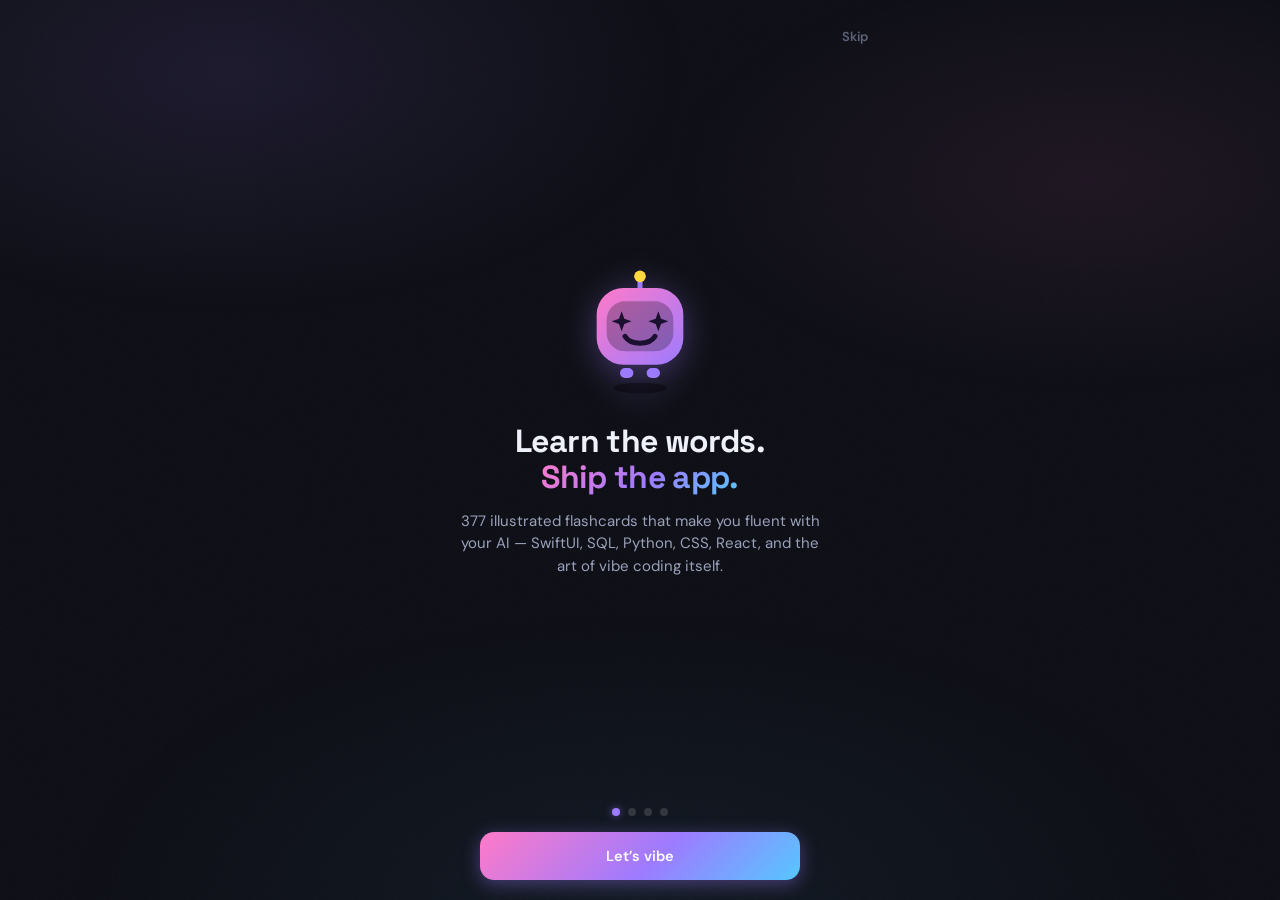
==== index.html @ 83d4db30 "Vibe Coder Flashcards — initial deploy 377 illustrated flashcards across 6 decks, 5 game modes. Stat" ====
<!DOCTYPE html>
<html lang="en">
<head>
<meta charset="UTF-8">
<meta name="viewport" content="width=device-width, initial-scale=1.0, viewport-fit=cover">
<title>Vibe Coder Flashcards</title>
<meta name="description" content="377 illustrated flashcards for AI-assisted development — SwiftUI, SQL, Python, CSS, React, and the art of vibe coding itself.">
<meta name="theme-color" content="#0e0f16">

<!-- PWA -->
<link rel="manifest" href="manifest.webmanifest">
<link rel="icon" type="image/png" href="assets/icons/favicon.png">
<link rel="apple-touch-icon" href="assets/icons/apple-touch-icon.png">
<meta name="apple-mobile-web-app-capable" content="yes">
<meta name="mobile-web-app-capable" content="yes">
<meta name="apple-mobile-web-app-status-bar-style" content="black-translucent">
<meta name="apple-mobile-web-app-title" content="Vibe Cards">

<!-- Fonts (system fallbacks keep file:// + offline first-run readable) -->
<link rel="preconnect" href="https://fonts.googleapis.com">
<link rel="preconnect" href="https://fonts.gstatic.com" crossorigin>
<link href="https://fonts.googleapis.com/css2?family=Space+Grotesk:wght@500;600;700&family=DM+Sans:wght@400;500;600;700&family=JetBrains+Mono:wght@500;700&display=swap" rel="stylesheet" crossorigin="anonymous">

<link rel="stylesheet" href="css/base.css">
<link rel="stylesheet" href="css/components.css">
<link rel="stylesheet" href="css/screens.css">
<link rel="stylesheet" href="css/games.css">
</head>
<body>
<div id="app"></div>

<script defer src="js/core/namespace.js"></script>

<script defer src="data/deck-vibe.js"></script>
<script defer src="data/deck-swiftui.js"></script>
<script defer src="data/deck-sql.js"></script>
<script defer src="data/deck-python.js"></script>
<script defer src="data/deck-css.js"></script>
<script defer src="data/deck-react.js"></script>

<script defer src="js/core/store.js"></script>
<script defer src="js/core/srs.js"></script>
<script defer src="js/core/gamify.js"></script>
<script defer src="js/core/audio.js"></script>
<script defer src="js/core/haptics.js"></script>
<script defer src="js/core/fx.js"></script>
<script defer src="js/core/router.js"></script>

<script defer src="js/ui/components.js"></script>
<script defer src="js/ui/shell.js"></script>

<script defer src="js/screens/home.js"></script>
<script defer src="js/screens/deck.js"></script>
<script defer src="js/screens/stats.js"></script>
<script defer src="js/screens/settings.js"></script>
<script defer src="js/screens/selftest.js"></script>
<script defer src="js/screens/onboarding.js"></script>

<script defer src="js/games/quiz.js"></script>
<script defer src="js/games/speed.js"></script>
<script defer src="js/games/swipe.js"></script>
<script defer src="js/games/match.js"></script>
<script defer src="js/games/daily.js"></script>

<script defer src="js/app.js"></script>
</body>
</html>
---- css/base.css ----
/* ============ tokens + reset + typography ============ */
:root{
  --bg:#0e0f16;
  --bg-elev:#151726;
  --card:#1a1d2e;
  --card-2:#20243a;
  --text:#eef0fa;
  --dim:#9aa1ba;
  --muted:#5d6379;
  --border:rgba(255,255,255,.08);
  --glass:rgba(255,255,255,.05);

  --pink:#ff7ac8;
  --violet:#9d7bff;
  --cyan:#57c7ff;
  --green:#4dd08c;
  --yellow:#ffd93d;
  --orange:#ff9f43;
  --red:#ff5c72;

  --grad-app:linear-gradient(135deg,#ff7ac8,#9d7bff 55%,#57c7ff);
  --radius:18px;
  --radius-sm:12px;

  --font-display:'Space Grotesk','DM Sans',system-ui,sans-serif;
  --font-body:'DM Sans',system-ui,-apple-system,sans-serif;
  --font-mono:'JetBrains Mono','Courier Prime','Courier New',monospace;

  --hud-h:58px;
  --tab-h:60px;
  --sat:env(safe-area-inset-top,0px);
  --sab:env(safe-area-inset-bottom,0px);
}

*{margin:0;padding:0;box-sizing:border-box;-webkit-tap-highlight-color:transparent}
/* App-shell scroll model: the root never scrolls; #app is the scroll container.
   Keeps fixed chrome rock-solid and avoids iOS URL-bar resize jumps. */
html,body{height:100%;overflow:hidden}
body{
  background:var(--bg);
  color:var(--text);
  font-family:var(--font-body);
  line-height:1.45;
}
/* ambient glow + grain */
body::before{
  content:'';position:fixed;inset:0;z-index:0;pointer-events:none;
  transform:translateZ(0);
  background:
    radial-gradient(ellipse 60% 45% at 18% 8%,rgba(157,123,255,.10),transparent 60%),
    radial-gradient(ellipse 55% 40% at 85% 20%,rgba(255,122,200,.07),transparent 60%),
    radial-gradient(ellipse 70% 50% at 50% 100%,rgba(87,199,255,.06),transparent 65%);
}
body::after{
  content:'';position:fixed;inset:0;z-index:0;pointer-events:none;opacity:.5;
  transform:translateZ(0);
  background-image:url("data:image/svg+xml,%3Csvg width='180' height='180' xmlns='http://www.w3.org/2000/svg'%3E%3Cfilter id='n'%3E%3CfeTurbulence type='fractalNoise' baseFrequency='0.9' numOctaves='3' stitchTiles='stitch'/%3E%3C/filter%3E%3Crect width='100%25' height='100%25' filter='url(%23n)' opacity='0.05'/%3E%3C/svg%3E");
}

h1,h2,h3{font-family:var(--font-display);letter-spacing:-.02em}
code{font-family:var(--font-mono);font-size:.86em}
a{color:inherit;text-decoration:none}
button{font-family:inherit;color:inherit;background:none;border:none;cursor:pointer;font-size:inherit}
input,textarea{font-family:inherit;color:inherit}
::selection{background:rgba(157,123,255,.4)}

.ic{width:22px;height:22px;flex:none}
.dim{color:var(--dim);font-weight:400}
.hidden{display:none !important}

/* app layout: fixed HUD above, fixed tabbar below, #app scrolls between */
#app{
  position:fixed;inset:0;z-index:1;
  overflow-y:auto;overflow-x:hidden;
  -webkit-overflow-scrolling:touch;
  overscroll-behavior-y:contain;
}
#app > .screen{
  max-width:760px;margin:0 auto;
  padding:calc(var(--hud-h) + var(--sat) + 10px) 18px calc(var(--tab-h) + var(--sab) + 26px);
}
body.in-game #app{overflow:hidden}
body.in-game #app > .screen{padding:0;max-width:none}
body.in-game #chrome{display:none}

.screen{animation:fadeUp .32s ease both}
.screen-title{font-size:28px;margin:8px 0 18px}
.section-title{font-size:19px;margin:26px 0 12px;display:flex;align-items:center;gap:9px}
.section-title::before{content:'';width:4px;height:17px;border-radius:2px;background:var(--grad-app);flex:none}

/* scrollbar (desktop) */
::-webkit-scrollbar{width:10px;height:10px}
::-webkit-scrollbar-thumb{background:rgba(255,255,255,.12);border-radius:5px;border:2px solid var(--bg)}
::-webkit-scrollbar-track{background:transparent}

:focus-visible{outline:2px solid var(--violet);outline-offset:2px;border-radius:6px}

/* ============ keyframes ============ */
@keyframes fadeUp{from{opacity:0;transform:translateY(14px)}to{opacity:1;transform:none}}
@keyframes popIn{from{opacity:0;transform:scale(.86)}to{opacity:1;transform:scale(1)}}
@keyframes shakeX{10%,90%{transform:translateX(-2px)}20%,80%{transform:translateX(4px)}30%,50%,70%{transform:translateX(-6px)}40%,60%{transform:translateX(6px)}}
@keyframes bounceUp{0%{transform:scale(1)}35%{transform:scale(1.08)}100%{transform:scale(1)}}
@keyframes floatUp{0%{opacity:0;transform:translate(-50%,4px) scale(.9)}15%{opacity:1}100%{opacity:0;transform:translate(-50%,-56px) scale(1.06)}}
@keyframes pulseBar{0%{filter:brightness(1)}40%{filter:brightness(1.7)}100%{filter:brightness(1)}}
@keyframes wobble{0%,100%{transform:rotate(-2deg)}50%{transform:rotate(3deg) translateY(-2px)}}

.pop-in{animation:popIn .3s cubic-bezier(.2,1.4,.4,1) both}
.shake{animation:shakeX .45s ease both}
.bounce{animation:bounceUp .4s ease both}

@media (prefers-reduced-motion: reduce){
  *,*::before,*::after{animation-duration:.01ms !important;animation-iteration-count:1 !important;transition-duration:.01ms !important}
}

/* ============ navigation transitions (camera push/pull) ============ */
/* push: moving INTO a course/game — everything scales up, old view flies past.
   pop: leaving a session — camera pulls back out. fade: same-level tab hops. */
@media not (prefers-reduced-motion: reduce){
  ::view-transition-old(root),::view-transition-new(root){
    animation-duration:.22s;
    animation-timing-function:cubic-bezier(.3,.75,.3,1);
    animation-fill-mode:both;
  }
  html[data-nav="push"]::view-transition-old(root){animation-name:vt-push-old}
  html[data-nav="push"]::view-transition-new(root){animation-name:vt-push-new;animation-duration:.44s;animation-timing-function:cubic-bezier(.3,.6,.3,1)}
  html[data-nav="pop"]::view-transition-old(root){animation-name:vt-pop-old}
  html[data-nav="pop"]::view-transition-new(root){animation-name:vt-pop-new;animation-duration:.44s;animation-timing-function:cubic-bezier(.3,.6,.3,1)}
  html[data-nav="fade"]::view-transition-old(root){animation-name:vt-fade-old}
  html[data-nav="fade"]::view-transition-new(root){animation-name:vt-fade-new;animation-duration:.3s}
}
/* entrances overshoot then settle — the bounce lives in the keyframes so
   opacity can land early while scale keeps springing */
@keyframes vt-push-old{from{opacity:1;transform:scale(1)}to{opacity:0;transform:scale(1.1)}}
@keyframes vt-push-new{
  0%{opacity:0;transform:scale(.85)}
  45%{opacity:1}
  60%{transform:scale(1.035)}
  80%{transform:scale(.992)}
  100%{opacity:1;transform:scale(1)}
}
@keyframes vt-pop-old{from{opacity:1;transform:scale(1)}to{opacity:0;transform:scale(.9)}}
@keyframes vt-pop-new{
  0%{opacity:0;transform:scale(1.14)}
  45%{opacity:1}
  60%{transform:scale(.975)}
  82%{transform:scale(1.008)}
  100%{opacity:1;transform:scale(1)}
}
@keyframes vt-fade-old{from{opacity:1}to{opacity:0}}
@keyframes vt-fade-new{
  0%{opacity:0;transform:translateY(14px) scale(.99)}
  60%{opacity:1;transform:translateY(-2px) scale(1)}
  100%{opacity:1;transform:none}
}

/* When View Transitions drive the swap, element-level entrances would double
   the motion — hand it all to the VT layer on supporting browsers. */
@supports (view-transition-name: none){
  #app > .screen{animation:none}
  .game-screen{animation:none}
}
---- css/components.css ----
/* ============ chrome: HUD + tab bar ============ */
.hud{
  position:fixed;top:0;left:0;right:0;z-index:40;
  height:calc(var(--hud-h) + var(--sat));
  padding:calc(var(--sat) + 8px) 16px 8px;
  display:flex;align-items:center;justify-content:space-between;gap:12px;
  background:rgba(14,15,22,.78);
  backdrop-filter:blur(14px);-webkit-backdrop-filter:blur(14px);
  border-bottom:1px solid var(--border);
}
@supports not (backdrop-filter:blur(1px)){.hud{background:rgba(14,15,22,.96)}}
.hud-level{display:flex;align-items:center;gap:10px;min-width:0;flex:1}
.level-badge{
  width:38px;height:38px;flex:none;border-radius:12px;
  display:grid;place-items:center;
  font-family:var(--font-display);font-weight:700;font-size:16px;color:#fff;
  background:var(--grad-app);
  box-shadow:0 2px 12px rgba(157,123,255,.45);
}
.hud-level-text{min-width:0;flex:1;max-width:280px}
.hud-title{font-size:11.5px;color:var(--dim);white-space:nowrap;overflow:hidden;text-overflow:ellipsis;margin-bottom:4px}
.xp-bar{height:7px;border-radius:4px;background:rgba(255,255,255,.08);overflow:hidden}
.xp-fill{height:100%;border-radius:4px;background:var(--grad-app);transition:width .5s cubic-bezier(.2,.9,.3,1)}
.xp-fill.pulse{animation:pulseBar .6s ease}
.hud-streak{
  display:flex;align-items:center;gap:5px;
  font-family:var(--font-display);font-weight:700;font-size:16px;
  color:var(--muted);padding:6px 12px;border-radius:12px;
  background:var(--glass);border:1px solid var(--border);
}
.hud-streak.lit{color:var(--orange);border-color:rgba(255,159,67,.35);background:rgba(255,159,67,.1)}
.hud-streak .ic{width:18px;height:18px}

.tabbar{
  position:fixed;bottom:0;left:0;right:0;z-index:40;
  height:calc(var(--tab-h) + var(--sab));
  padding:6px 10px calc(var(--sab) + 4px);
  display:flex;justify-content:space-around;align-items:center;
  background:rgba(14,15,22,.82);
  backdrop-filter:blur(14px);-webkit-backdrop-filter:blur(14px);
  border-top:1px solid var(--border);
}
@supports not (backdrop-filter:blur(1px)){.tabbar{background:rgba(14,15,22,.97)}}
.tabbar a{
  display:flex;flex-direction:column;align-items:center;gap:3px;
  font-size:10.5px;font-weight:600;letter-spacing:.02em;
  color:var(--muted);padding:4px 18px;border-radius:12px;
  transition:color .2s;
}
.tabbar a .ic{transition:transform .18s cubic-bezier(.3,1.6,.4,1)}
.tabbar a:active .ic{transform:scale(.8)}
.tabbar a.active{color:var(--text)}
.tabbar a.active .ic{color:var(--violet);filter:drop-shadow(0 0 8px rgba(157,123,255,.7));transform:translateY(-1px)}

/* ============ buttons ============ */
.btn{
  display:inline-flex;align-items:center;justify-content:center;gap:8px;
  padding:12px 22px;border-radius:14px;
  font-weight:600;font-size:14.5px;
  background:var(--glass);border:1px solid var(--border);color:var(--text);
  box-shadow:inset 0 1px 0 rgba(255,255,255,.07);
  transition:transform .15s,box-shadow .2s,background .2s;
}
.btn:active{transform:scale(.96)}
.btn.primary{
  background:var(--grad-app);border:none;color:#fff;
  box-shadow:0 4px 18px rgba(157,123,255,.4);
}
.btn.primary:hover{box-shadow:0 6px 24px rgba(157,123,255,.55)}
.btn.danger{background:rgba(255,92,114,.12);border-color:rgba(255,92,114,.4);color:var(--red)}
.btn-row{display:flex;gap:10px;flex-wrap:wrap}
.ghost-btn{
  display:inline-flex;align-items:center;gap:6px;
  color:var(--dim);padding:8px;border-radius:10px;
  transition:background .15s,color .15s;font-size:13px;font-weight:600;
}
.ghost-btn:hover{background:var(--glass);color:var(--text)}
.round-btn{
  width:60px;height:60px;border-radius:50%;
  display:grid;place-items:center;
  background:var(--card);border:1px solid var(--border);
  box-shadow:0 4px 14px rgba(0,0,0,.4);
  transition:transform .15s;
}
.round-btn:active{transform:scale(.9)}
.round-btn .ic{width:26px;height:26px}
.btn-know{color:var(--green);border-color:rgba(77,208,140,.4)}
.btn-again{color:var(--red);border-color:rgba(255,92,114,.4)}
.btn-undo{color:var(--dim);width:48px;height:48px}

/* ============ pills, chips ============ */
.pill{
  padding:7px 14px;border-radius:999px;font-size:12.5px;font-weight:600;
  background:var(--glass);border:1px solid var(--border);color:var(--dim);
  transition:all .18s cubic-bezier(.3,1.3,.4,1);white-space:nowrap;
}
.pill.active{color:var(--text)}
.pill:active{transform:scale(.92)}
.cat-chip{
  display:inline-flex;align-items:center;gap:6px;
  font-size:11px;font-weight:600;letter-spacing:.04em;text-transform:uppercase;
  color:var(--dim);
}
.cat-dot{width:7px;height:7px;border-radius:50%;flex:none}
.due-pill{
  display:inline-block;padding:2px 8px;border-radius:999px;
  font-size:10.5px;font-weight:700;
  background:rgba(255,159,67,.15);color:var(--orange);
  border:1px solid rgba(255,159,67,.3);
}
.tier-pip{width:8px;height:8px;border-radius:50%;flex:none}

/* ============ panels ============ */
.panel{
  background:var(--card);border:1px solid var(--border);border-radius:var(--radius);
  padding:18px;box-shadow:0 2px 12px rgba(0,0,0,.25);
}
.bar{height:8px;border-radius:4px;background:rgba(255,255,255,.07);overflow:hidden;flex:1}
.bar-fill{height:100%;border-radius:4px;transition:width .6s cubic-bezier(.2,.9,.3,1)}

/* ============ flashcards (browse) ============ */
.card-grid{
  display:grid;grid-template-columns:repeat(auto-fill,minmax(270px,1fr));
  gap:14px;margin-top:14px;
}
.fcard-wrap{perspective:1200px;animation:fadeUp .4s ease both}
.fcard{
  position:relative;min-height:220px;height:100%;
  transform-style:preserve-3d;transition:transform .55s cubic-bezier(.3,.9,.35,1);
  cursor:pointer;
}
.fcard.flipped{transform:rotateY(180deg)}
.fcard-face{
  position:absolute;inset:0;
  backface-visibility:hidden;-webkit-backface-visibility:hidden;
  background:var(--card);border:1px solid var(--border);border-radius:var(--radius);
  padding:18px;display:flex;flex-direction:column;
  box-shadow:0 3px 14px rgba(0,0,0,.3);
  transition:border-color .2s,box-shadow .2s;
}
.fcard:hover .fcard-face{border-color:rgba(255,255,255,.16);box-shadow:0 8px 26px rgba(0,0,0,.45)}
.fcard-back{transform:rotateY(180deg);background:var(--card-2)}
.fcard-top{display:flex;justify-content:space-between;gap:10px;margin-bottom:10px}
.fcard-meta{min-width:0}
.fcard-name{
  font-family:var(--font-mono);font-weight:700;font-size:17.5px;
  margin-top:6px;word-break:break-word;
}
.fcard-visual{width:64px;height:64px;flex:none;opacity:.9}
.fcard-visual svg{width:100%;height:100%}
.fcard-desc{font-size:13.5px;color:var(--dim);flex:1}
.fcard-foot{display:flex;align-items:center;gap:8px;margin-top:12px}
.fcard-hint{font-size:11px;color:var(--muted);flex:1}
.back-label{
  font-size:10.5px;font-weight:700;letter-spacing:.09em;text-transform:uppercase;
  color:var(--violet);margin-bottom:8px;
}
.prompt-text{
  font-size:14.5px;line-height:1.5;color:var(--text);
  font-style:italic;flex:1;
}
.code-row{
  background:rgba(0,0,0,.32);border:1px solid var(--border);border-radius:10px;
  padding:10px 12px;margin-top:10px;overflow-x:auto;
}
.code-row code{white-space:pre;font-size:12px;color:var(--cyan)}
.copy-btn.copied,.copy-btn.copied span{color:var(--green)}
.no-results{color:var(--muted);padding:40px 0;text-align:center;grid-column:1/-1}

/* ============ zoom modal ============ */
.zoom-overlay{
  position:fixed;inset:0;z-index:70;
  background:rgba(8,9,14,.75);
  backdrop-filter:blur(8px);-webkit-backdrop-filter:blur(8px);
  display:flex;align-items:center;justify-content:center;padding:18px;
  opacity:0;transition:opacity .25s;overflow-y:auto;
}
.zoom-overlay.show{opacity:1}
.zoom-card{
  position:relative;width:100%;max-width:480px;max-height:calc(100dvh - 40px);overflow-y:auto;
  background:var(--card);border:1px solid var(--border);border-radius:22px;
  padding:26px;display:flex;flex-direction:column;gap:12px;
  box-shadow:0 20px 60px rgba(0,0,0,.6),0 0 40px color-mix(in srgb,var(--accent,#9d7bff) 12%,transparent);
  transform:scale(.86);transition:transform .34s cubic-bezier(.25,1.5,.4,1);
}
.zoom-overlay.show .zoom-card{transform:scale(1)}
.zoom-close{position:absolute;top:12px;right:12px}
.zoom-visual{width:96px;height:96px;margin:0 auto}
.zoom-visual svg{width:100%;height:100%}
.zoom-card h2{font-family:var(--font-mono);font-size:24px}
.zoom-desc{color:var(--dim);font-size:15px}
.zoom-block{background:rgba(0,0,0,.2);border-radius:14px;padding:14px}
.zoom-block .code-row{margin-top:0;background:rgba(0,0,0,.3)}
.copy-big{margin-top:6px}

/* ============ deck tiles (home) ============ */
.deck-grid{display:grid;grid-template-columns:repeat(auto-fill,minmax(158px,1fr));gap:13px}
.deck-tile{
  position:relative;overflow:hidden;
  background:var(--card);border:1px solid var(--border);border-radius:var(--radius);
  padding:16px;display:block;
  transition:transform .2s,border-color .2s,box-shadow .25s;
  animation:fadeUp .45s ease both;
}
.deck-tile:hover{
  transform:translateY(-3px);
  border-color:color-mix(in srgb,var(--c1) 45%,transparent);
  box-shadow:0 10px 28px rgba(0,0,0,.4),0 0 24px color-mix(in srgb,var(--c1) 14%,transparent);
}
.deck-tile:active{transform:scale(.965);transition-duration:.1s}
.deck-tile-glow{
  position:absolute;top:0;left:0;right:0;height:3px;
  background:linear-gradient(90deg,var(--c1),var(--c2));opacity:.75;
}
.deck-tile-head{display:flex;justify-content:space-between;align-items:flex-start;margin-bottom:10px}
.deck-icon{
  width:52px;height:52px;padding:8px;border-radius:15px;
  background:color-mix(in srgb,var(--c1) 11%,transparent);
  border:1px solid color-mix(in srgb,var(--c1) 22%,transparent);
  box-shadow:inset 0 1px 0 rgba(255,255,255,.05);
}
.deck-icon svg{width:100%;height:100%}
.deck-tile-name{font-family:var(--font-mono);font-weight:700;font-size:17px}
.deck-tile-sub{font-size:12px;color:var(--dim);margin-top:3px;display:flex;align-items:center;gap:6px;flex-wrap:wrap}
.ring-label{fill:var(--text);font-family:var(--font-display);font-weight:700;font-size:11px}

/* ============ switches ============ */
.switch{
  width:52px;height:30px;border-radius:999px;flex:none;
  background:rgba(255,255,255,.1);border:1px solid var(--border);
  position:relative;transition:background .2s;
}
.switch .knob{
  position:absolute;top:3px;left:3px;width:22px;height:22px;border-radius:50%;
  background:#fff;opacity:.85;transition:transform .2s cubic-bezier(.2,1.3,.4,1);
}
.switch.on{background:var(--violet)}
.switch.on .knob{transform:translateX(22px);opacity:1}

/* ============ toasts + xp float ============ */
#toasts{
  position:fixed;bottom:calc(var(--tab-h) + var(--sab) + 14px);left:50%;transform:translateX(-50%);
  z-index:90;display:flex;flex-direction:column;gap:8px;align-items:center;
  width:max-content;max-width:92vw;pointer-events:none;
}
body.in-game #toasts{bottom:calc(var(--sab) + 20px)}
.toast{
  display:flex;align-items:center;gap:8px;
  background:var(--card-2);border:1px solid var(--border);border-radius:14px;
  padding:11px 18px;font-size:13.5px;
  box-shadow:0 8px 26px rgba(0,0,0,.5);
  opacity:0;transform:translateY(14px) scale(.94);transition:all .35s cubic-bezier(.25,1.5,.4,1);
}
.toast.show{opacity:1;transform:none}
.toast .ic{width:18px;height:18px;color:var(--orange)}
.toast-bad{border-color:rgba(255,92,114,.4)}
.xp-float{
  position:fixed;z-index:95;pointer-events:none;
  font-family:var(--font-display);font-weight:700;font-size:15px;color:var(--yellow);
  text-shadow:0 0 12px rgba(255,217,61,.6);
  animation:floatUp 1.15s ease-out both;
}

/* ============ big modals (level up / badge) ============ */
.big-modal-overlay{
  position:fixed;inset:0;z-index:80;
  background:rgba(8,9,14,.8);
  backdrop-filter:blur(10px);-webkit-backdrop-filter:blur(10px);
  display:flex;align-items:center;justify-content:center;padding:24px;
  opacity:0;transition:opacity .24s;
}
.big-modal-overlay.show{opacity:1}
.big-modal{
  text-align:center;max-width:340px;width:100%;
  background:var(--card);border:1px solid var(--border);border-radius:24px;
  padding:30px 24px;display:flex;flex-direction:column;align-items:center;gap:8px;
  box-shadow:0 24px 70px rgba(0,0,0,.6);
  transform:scale(.8);transition:transform .38s cubic-bezier(.25,1.55,.4,1);
}
.big-modal-overlay.show .big-modal{transform:scale(1)}
.levelup-kicker{
  font-size:12px;font-weight:700;letter-spacing:.14em;text-transform:uppercase;
  color:var(--violet);
}
.levelup-num{
  font-family:var(--font-display);font-weight:700;font-size:64px;line-height:1;
  background:var(--grad-app);-webkit-background-clip:text;background-clip:text;color:transparent;
}
.levelup-title{font-family:var(--font-display);font-size:20px;font-weight:600}
.big-modal .btn{margin-top:12px;width:100%}
.badge-art{
  width:84px;height:84px;border-radius:24px;display:grid;place-items:center;
  background:var(--glass);border:1px solid var(--border);color:var(--muted);
}
.badge-art svg{width:52px;height:52px}
.badge-art.unlocked{
  color:var(--yellow);
  background:linear-gradient(135deg,rgba(255,217,61,.14),rgba(255,159,67,.1));
  border-color:rgba(255,217,61,.4);
  box-shadow:0 0 30px rgba(255,217,61,.25);
}
.badge-name{font-family:var(--font-display);font-size:21px;font-weight:700}
.badge-desc{font-size:13.5px;color:var(--dim)}
.res-xp{
  font-family:var(--font-display);font-weight:700;font-size:17px;color:var(--yellow);
  text-shadow:0 0 14px rgba(255,217,61,.4);
}

/* ============ mascot ============ */
/* Grounded physics: the body squashes/stretches from its feet (origin bottom
   center) and a ground shadow scales inversely with height — that contrast is
   what makes the jumps read as gravity rather than floating. */
.mascot-wrap{display:inline-block;line-height:0}
.mascot{filter:drop-shadow(0 6px 16px rgba(157,123,255,.35));overflow:visible}
.mascot *{transform-box:fill-box}

/* idle life: breathing, blink, antenna sway, bulb glow */
.mascot .m-body{animation:m-breathe 3.2s ease-in-out infinite;transform-origin:50% 100%}
.mascot .m-shadow{animation:m-shadow-breathe 3.2s ease-in-out infinite;transform-origin:center}
.mascot .m-eyes{animation:m-blink 4.6s infinite;transform-origin:center}
.mascot .m-antenna{animation:m-sway 3.2s ease-in-out infinite;transform-origin:50% 100%}
.mascot .m-ball{animation:m-glow 2.2s ease-in-out infinite;transform-origin:center}
.mascot .m-spark{opacity:0}

/* moods */
.mascot.mood-happy .m-spark{animation:m-twinkle 2.8s ease-in-out infinite;transform-origin:center}
.mascot.mood-hype .m-body{animation:m-bounce 1.05s cubic-bezier(.35,0,.35,1) infinite}
.mascot.mood-hype .m-shadow{animation:m-shadow-bounce 1.05s cubic-bezier(.35,0,.35,1) infinite}
.mascot.mood-hype .m-eyes{animation:m-star-pulse 1.05s ease-in-out infinite}
.mascot.mood-hype .m-spark{animation:m-twinkle 1.3s ease-in-out infinite;transform-origin:center}
.mascot.mood-sad .m-body{animation:m-breathe 5.5s ease-in-out infinite;rotate:-2deg}
.mascot.mood-sad .m-shadow{animation:m-shadow-breathe 5.5s ease-in-out infinite}
.mascot.mood-sad .m-antenna{animation:none;transform:rotate(14deg)}
.mascot.mood-sad .m-eyes{animation:m-blink 7s infinite;transform-origin:center}
.mascot.mood-sad .m-ball{animation:none;opacity:.55}

@keyframes m-breathe{0%,100%{transform:scale(1,1)}50%{transform:scale(1.015,.972)}}
@keyframes m-shadow-breathe{0%,100%{transform:scale(1)}50%{transform:scale(1.03)}}
@keyframes m-blink{0%,92%,100%{transform:scaleY(1)}95%,97%{transform:scaleY(.08)}}
@keyframes m-sway{0%,100%{transform:rotate(-7deg)}50%{transform:rotate(7deg)}}
@keyframes m-glow{0%,100%{opacity:.75;transform:scale(1)}50%{opacity:1;transform:scale(1.25)}}
@keyframes m-twinkle{0%,100%{opacity:0;transform:scale(.5) rotate(0deg)}45%,60%{opacity:1;transform:scale(1.15) rotate(18deg)}}
@keyframes m-star-pulse{0%,100%{transform:scale(1)}50%{transform:scale(1.18)}}

/* continuous excited bounce (hype mood): small real jumps with landings */
@keyframes m-bounce{
  0%,100%{transform:translateY(0) scale(1,1)}
  15%{transform:translateY(1px) scale(1.06,.9)}
  40%{transform:translateY(-7px) scale(.97,1.05)}
  55%{transform:translateY(-8px) scale(1,1)}
  78%{transform:translateY(0) scale(1,1)}
  88%{transform:translateY(0) scale(1.07,.9)}
}
@keyframes m-shadow-bounce{
  0%,100%{transform:scale(1);opacity:.38}
  15%{transform:scale(1.05);opacity:.42}
  40%,55%{transform:scale(.8);opacity:.22}
  88%{transform:scale(1.06);opacity:.42}
}

/* ---- one-shot reactions (JS adds .m-do-<kind> to .mascot-wrap) ---- */
/* hop: quick cheerful bounce */
.mascot-wrap.m-do-hop .m-body{animation:m-jump-hop .5s cubic-bezier(.3,.6,.35,1) both}
.mascot-wrap.m-do-hop .m-shadow{animation:m-shadow-hop .5s cubic-bezier(.3,.6,.35,1) both}
@keyframes m-jump-hop{
  0%{transform:translateY(0) scale(1,1)}
  18%{transform:translateY(1px) scale(1.08,.88)}
  45%{transform:translateY(-9px) scale(.96,1.07)}
  58%{transform:translateY(-10px) scale(1,1)}
  80%{transform:translateY(0) scale(1.09,.9)}
  92%{transform:scale(.98,1.03)}
  100%{transform:scale(1,1)}
}
@keyframes m-shadow-hop{
  0%,100%{transform:scale(1);opacity:.38}
  18%{transform:scale(1.06);opacity:.44}
  45%,58%{transform:scale(.76);opacity:.2}
  80%{transform:scale(1.08);opacity:.44}
}

/* jump: full anticipation -> launch -> hang -> land -> settle */
.mascot-wrap.m-do-jump .m-body{animation:m-jump-big .9s cubic-bezier(.33,.1,.4,1) both}
.mascot-wrap.m-do-jump .m-shadow{animation:m-shadow-big .9s cubic-bezier(.33,.1,.4,1) both}
@keyframes m-jump-big{
  0%{transform:translateY(0) scale(1,1)}
  14%{transform:translateY(2px) scale(1.12,.82)}
  32%{transform:translateY(-17px) scale(.92,1.12)}
  46%{transform:translateY(-20px) scale(1,1)}
  54%{transform:translateY(-18px) scale(1,1)}
  68%{transform:translateY(0) scale(.98,1.04)}
  76%{transform:translateY(1px) scale(1.14,.8)}
  86%{transform:translateY(0) scale(.96,1.05)}
  94%{transform:scale(1.03,.98)}
  100%{transform:scale(1,1)}
}
@keyframes m-shadow-big{
  0%,100%{transform:scale(1);opacity:.38}
  14%{transform:scale(1.1);opacity:.46}
  46%,54%{transform:scale(.62);opacity:.14}
  76%{transform:scale(1.12);opacity:.46}
}

/* double: two joyful bounces, second one smaller */
.mascot-wrap.m-do-double .m-body{animation:m-jump-double 1.2s cubic-bezier(.33,.1,.4,1) both}
.mascot-wrap.m-do-double .m-shadow{animation:m-shadow-double 1.2s cubic-bezier(.33,.1,.4,1) both}
@keyframes m-jump-double{
  0%{transform:translateY(0) scale(1,1)}
  10%{transform:translateY(2px) scale(1.12,.82)}
  26%{transform:translateY(-16px) scale(.94,1.1)}
  36%{transform:translateY(-18px) scale(1,1)}
  50%{transform:translateY(0) scale(1.12,.84)}
  64%{transform:translateY(-10px) scale(.97,1.06)}
  72%{transform:translateY(-11px) scale(1,1)}
  84%{transform:translateY(0) scale(1.1,.86)}
  93%{transform:scale(.97,1.04)}
  100%{transform:scale(1,1)}
}
@keyframes m-shadow-double{
  0%,100%{transform:scale(1);opacity:.38}
  36%{transform:scale(.66);opacity:.16}
  50%{transform:scale(1.1);opacity:.46}
  72%{transform:scale(.78);opacity:.22}
  84%{transform:scale(1.08);opacity:.44}
}

/* flip: launch + full backflip at the apex (level-ups) */
.mascot-wrap.m-do-flip .m-body{animation:m-jump-flip 1s cubic-bezier(.35,.1,.35,1) both}
.mascot-wrap.m-do-flip .m-shadow{animation:m-shadow-big 1s cubic-bezier(.35,.1,.35,1) both}
@keyframes m-jump-flip{
  0%{transform:translateY(0) rotate(0) scale(1,1)}
  12%{transform:translateY(2px) rotate(0) scale(1.14,.8)}
  30%{transform:translateY(-20px) rotate(-140deg) scale(.95,1.05)}
  48%{transform:translateY(-24px) rotate(-250deg) scale(1,1)}
  66%{transform:translateY(-4px) rotate(-360deg) scale(.98,1.02)}
  76%{transform:translateY(1px) rotate(-360deg) scale(1.16,.78)}
  88%{transform:translateY(0) rotate(-360deg) scale(.95,1.06)}
  100%{transform:rotate(-360deg) scale(1,1)}
}

/* respect the in-app "reduce effects" toggle */
body.reduced-fx .mascot,body.reduced-fx .mascot *{animation:none !important}

/* ============ confetti canvas ============ */
.fx-confetti{position:fixed;inset:0;z-index:99;pointer-events:none}
---- css/screens.css ----
/* ============ home ============ */
.home-hero{display:flex;align-items:center;gap:18px;margin:10px 0 22px}
.home-hero-mascot{
  flex:none;position:relative;padding:10px;
}
.home-hero-mascot::before{
  content:'';position:absolute;inset:-6px;border-radius:50%;z-index:-1;
  background:radial-gradient(circle at 50% 60%,rgba(157,123,255,.22),rgba(255,122,200,.08) 55%,transparent 72%);
}
.home-greet{font-size:13px;color:var(--dim);font-weight:600;letter-spacing:.03em}
.home-hero h1{
  font-size:30px;line-height:1.08;margin:2px 0 6px;
  background:var(--grad-app);-webkit-background-clip:text;background-clip:text;color:transparent;
}
.home-sub{font-size:13px;color:var(--muted)}

.action-cards{display:flex;flex-direction:column;gap:12px;margin-bottom:8px}
.action-card{
  display:flex;align-items:center;gap:14px;
  background:var(--card);border:1px solid var(--border);border-radius:var(--radius);
  padding:16px 18px;transition:transform .18s,border-color .2s,box-shadow .22s;
}
.action-card:hover{transform:translateY(-2px);box-shadow:0 8px 24px rgba(0,0,0,.35)}
.action-card:active{transform:scale(.975);transition-duration:.1s}
.daily-card{border-color:rgba(255,217,61,.28)}
.daily-card .action-icn{color:var(--yellow);background:rgba(255,217,61,.1)}
.daily-card:hover{border-color:rgba(255,217,61,.5)}
.daily-card.done{opacity:.72}
.review-card{border-color:rgba(157,123,255,.28)}
.review-card .action-icn{color:var(--violet);background:rgba(157,123,255,.1)}
.review-card:hover{border-color:rgba(157,123,255,.5)}
.action-icn{
  width:46px;height:46px;border-radius:14px;flex:none;
  display:grid;place-items:center;
}
.action-icn .ic{width:24px;height:24px}
.action-text{flex:1;min-width:0}
.action-name{font-family:var(--font-display);font-weight:700;font-size:16px}
.action-sub{font-size:12.5px;color:var(--dim);margin-top:2px}
.action-go{color:var(--muted)}
.home-footer{
  text-align:center;color:var(--muted);font-size:12.5px;
  margin-top:34px;padding-top:18px;border-top:1px solid rgba(255,255,255,.05);
}

/* ============ deck browse ============ */
.deck-head{display:flex;gap:14px;align-items:flex-start;margin-bottom:16px}
.back-btn{margin-top:4px}
.deck-head-icon{width:56px;height:56px;flex:none}
.deck-head-icon svg{width:100%;height:100%}
.deck-head-text{flex:1;min-width:0}
.deck-head-text h1{font-family:var(--font-mono);font-size:26px}
.deck-head-text p{color:var(--dim);font-size:13.5px;margin:2px 0 10px}
.deck-progress{display:flex;align-items:center;gap:10px}
.deck-progress span{font-size:11.5px;color:var(--muted);white-space:nowrap}

.mode-row{display:grid;grid-template-columns:repeat(4,1fr);gap:10px;margin-bottom:18px}
.mode-card{
  display:flex;flex-direction:column;align-items:center;gap:6px;
  padding:13px 6px;border-radius:14px;
  background:var(--card);border:1px solid var(--border);
  font-size:12px;font-weight:700;color:var(--dim);
  transition:all .18s;
}
.mode-card .ic{
  width:38px;height:38px;padding:8px;border-radius:12px;
  color:var(--accent,var(--violet));
  background:color-mix(in srgb,var(--accent,#9d7bff) 13%,transparent);
  border:1px solid color-mix(in srgb,var(--accent,#9d7bff) 24%,transparent);
}
.mode-card:hover{
  color:var(--text);transform:translateY(-2px);
  border-color:color-mix(in srgb,var(--accent,#9d7bff) 45%,transparent);
  box-shadow:0 6px 18px rgba(0,0,0,.35);
}
.mode-card:active{transform:scale(.93);transition-duration:.1s}

.browse-tools{position:sticky;top:calc(var(--hud-h) + var(--sat));z-index:20;
  background:linear-gradient(var(--bg) 82%,transparent);padding:6px 0 10px;margin:0 -2px}
.search-box{
  display:flex;align-items:center;gap:9px;
  background:var(--card);border:1px solid var(--border);border-radius:14px;
  padding:11px 14px;margin-bottom:10px;
}
.search-box .ic{width:18px;height:18px;color:var(--muted)}
.search-box input{
  flex:1;background:none;border:none;outline:none;font-size:14.5px;color:var(--text);
}
.search-box input::placeholder{color:var(--muted)}
.cat-pills{display:flex;gap:8px;overflow-x:auto;padding-bottom:6px;scrollbar-width:none}
.cat-pills::-webkit-scrollbar{display:none}
.count-badge{font-size:11.5px;color:var(--muted);font-family:var(--font-mono);margin-top:2px}

/* ============ stats ============ */
.level-panel{display:flex;align-items:center;gap:18px}
.level-info{flex:1;min-width:0}
.level-name{font-family:var(--font-display);font-size:20px;font-weight:700}
.level-xp{font-size:13px;color:var(--dim);margin-top:3px}
.level-total{font-size:12px;color:var(--muted);margin-top:2px}

.stat-tiles{display:grid;grid-template-columns:repeat(4,1fr);gap:10px;margin-top:14px}
.stat-tile{
  background:var(--card);border:1px solid var(--border);border-radius:14px;
  padding:14px 8px;text-align:center;
}
.st-num{font-family:var(--font-display);font-weight:700;font-size:22px}
.st-label{font-size:10.5px;color:var(--muted);text-transform:uppercase;letter-spacing:.05em;margin-top:3px}

.cal-grid{display:grid;grid-template-columns:repeat(7,1fr);gap:6px;max-width:400px;margin:0 auto}
.cal-cell{aspect-ratio:1;border-radius:6px;background:rgba(255,255,255,.06)}
.cal-cell.heat-1{background:rgba(157,123,255,.3)}
.cal-cell.heat-2{background:rgba(157,123,255,.6)}
.cal-cell.heat-3{background:var(--violet);box-shadow:0 0 10px rgba(157,123,255,.5)}
.cal-legend{display:flex;align-items:center;gap:6px;justify-content:flex-end;margin-top:10px}
.cal-legend span{font-size:10.5px;color:var(--muted)}
.cal-legend .cal-cell{width:14px;height:14px;aspect-ratio:auto}

.deck-bars{display:flex;flex-direction:column;gap:13px}
.deck-bar-row{display:flex;flex-direction:column;gap:6px}
.deck-bar-head{display:flex;justify-content:space-between;font-size:13px;font-weight:600;font-family:var(--font-mono)}

.badge-wall{display:grid;grid-template-columns:repeat(auto-fill,minmax(150px,1fr));gap:11px}
.badge-chip{
  background:var(--card);border:1px solid var(--border);border-radius:16px;
  padding:16px 12px;text-align:center;
  display:flex;flex-direction:column;align-items:center;gap:8px;
  opacity:.5;filter:saturate(.2);transition:all .25s;
}
.badge-chip.earned{opacity:1;filter:none;border-color:rgba(255,217,61,.25)}
.badge-chip .badge-art{width:56px;height:56px;border-radius:16px}
.badge-chip .badge-art svg{width:36px;height:36px}
.badge-chip-name{font-family:var(--font-display);font-weight:700;font-size:13.5px}
.badge-chip-desc{font-size:11px;color:var(--muted);line-height:1.35}

.records{display:flex;flex-direction:column;gap:2px}
.rec-row{
  display:flex;justify-content:space-between;align-items:center;
  padding:10px 2px;font-size:14px;color:var(--dim);
  border-bottom:1px solid rgba(255,255,255,.05);
}
.rec-row:last-child{border-bottom:none}
.rec-row b{color:var(--text);font-family:var(--font-display)}

/* ============ settings ============ */
.set-row{display:flex;align-items:center;gap:14px;padding:11px 0}
.set-row + .set-row{border-top:1px solid rgba(255,255,255,.05)}
.set-text{flex:1;min-width:0}
.set-label{font-weight:600;font-size:15px}
.set-sub{font-size:12.5px;color:var(--muted);margin-top:1px}
.backup-box{
  width:100%;min-height:90px;margin-top:12px;
  background:rgba(0,0,0,.3);border:1px solid var(--border);border-radius:12px;
  padding:12px;font-family:var(--font-mono);font-size:11px;color:var(--dim);
  resize:vertical;outline:none;
}
.about{text-align:center;color:var(--muted);font-size:12px;margin-top:30px}

/* ============ selftest ============ */
.selftest-verdict{font-family:var(--font-display);font-weight:700;font-size:18px;margin-bottom:12px}
.selftest-verdict.good{color:var(--green)}
.selftest-verdict.bad{color:var(--red)}
.selftest-row{font-family:var(--font-mono);font-size:12.5px;padding:3px 0;color:var(--dim)}
.selftest-row.fail{color:var(--red)}

/* ============ responsive ============ */
@media (max-width:640px){
  #app{padding-left:14px;padding-right:14px}
  .home-hero h1{font-size:26px}
  .card-grid{grid-template-columns:1fr}
  .stat-tiles{grid-template-columns:repeat(2,1fr)}
  .deck-grid{grid-template-columns:repeat(2,1fr)}
}
@media (min-width:900px){
  .home-hero{margin-top:22px}
  .action-cards{flex-direction:row}
  .action-card{flex:1}
}

/* ============ onboarding ============ */
.ob-screen{
  min-height:100dvh;display:flex;flex-direction:column;
  padding:calc(var(--sat) + 20px) 24px calc(var(--sab) + 20px) !important;
  max-width:520px !important;
}
.ob-skip{align-self:flex-end;color:var(--muted)}
.ob-body{flex:1;display:flex;flex-direction:column;align-items:center;justify-content:center;text-align:center;gap:14px}
.ob-in{animation:obIn .45s cubic-bezier(.25,1.25,.4,1) both}
@keyframes obIn{from{opacity:0;transform:translateY(22px) scale(.96)}to{opacity:1;transform:none}}
.ob-title{font-size:32px;line-height:1.12}
.grad-text{background:var(--grad-app);-webkit-background-clip:text;background-clip:text;color:transparent}
.ob-sub{color:var(--dim);font-size:15px;max-width:380px;line-height:1.5}
.ob-mascot{margin-bottom:6px}
.ob-mascot-sm{margin-bottom:0}
.ob-foot{display:flex;flex-direction:column;align-items:center;gap:16px;padding-top:16px}
.ob-dots{display:flex;gap:8px}
.ob-dot{width:8px;height:8px;border-radius:50%;background:rgba(255,255,255,.14);transition:all .3s}
.ob-dot.on{background:var(--violet);box-shadow:0 0 8px rgba(157,123,255,.6)}
.ob-next{width:100%;max-width:320px;padding:15px}

.ob-deck-grid{display:grid;grid-template-columns:repeat(2,1fr);gap:11px;width:100%;max-width:400px}
.ob-deck{
  display:flex;flex-direction:column;align-items:center;gap:4px;
  padding:14px 8px;border-radius:16px;
  background:var(--card);border:1.5px solid var(--border);
  transition:all .2s cubic-bezier(.3,1.3,.4,1);
  font-family:var(--font-mono);font-weight:700;font-size:14px;
}
.ob-deck em{font-style:normal;font-size:11px;color:var(--muted);font-family:var(--font-body);font-weight:500}
.ob-deck-icon{width:40px;height:40px}
.ob-deck-icon svg{width:100%;height:100%}
.ob-deck:active{transform:scale(.94)}
.ob-deck.sel{
  border-color:color-mix(in srgb,var(--c1) 65%,transparent);
  background:color-mix(in srgb,var(--c1) 10%,var(--card));
  box-shadow:0 0 18px color-mix(in srgb,var(--c1) 22%,transparent);
  transform:scale(1.03);
}

.ob-goals{display:flex;gap:11px;width:100%;max-width:420px}
.ob-goal{
  flex:1;display:flex;flex-direction:column;align-items:center;gap:5px;
  padding:16px 8px;border-radius:16px;
  background:var(--card);border:1.5px solid var(--border);color:var(--text);
  transition:all .2s cubic-bezier(.3,1.3,.4,1);
}
.ob-goal em{font-style:normal;font-size:11px;color:var(--muted)}
.ob-goal b{font-family:var(--font-display);font-size:15px}
.ob-goal-flames{display:flex;color:var(--muted)}
.ob-goal-flames .ic{width:18px;height:18px}
.ob-goal:active{transform:scale(.94)}
.ob-goal.sel{
  border-color:rgba(255,159,67,.6);background:rgba(255,159,67,.08);
  box-shadow:0 0 18px rgba(255,159,67,.2);transform:scale(1.04);
}
.ob-goal.sel .ob-goal-flames{color:var(--orange)}

.ob-tokens{display:flex;flex-direction:column;gap:2px;margin:8px 0 2px}
.ob-tokens span{
  font-family:var(--font-display);font-weight:700;font-size:44px;line-height:1;
  background:var(--grad-app);-webkit-background-clip:text;background-clip:text;color:transparent;
  filter:drop-shadow(0 0 18px rgba(157,123,255,.35));
}
.ob-tokens em{font-style:normal;font-size:12.5px;color:var(--dim);letter-spacing:.04em;text-transform:uppercase;font-weight:600}
.ob-fine{font-size:11px;color:var(--muted);max-width:340px}

.tokens-panel{margin-top:12px;border-color:rgba(157,123,255,.25);
  background:linear-gradient(135deg,rgba(157,123,255,.08),rgba(87,199,255,.05))}

.stats-head{display:flex;align-items:center;justify-content:space-between;gap:12px}
.stats-head .screen-title{margin-bottom:18px}
.ob-links{font-size:12.5px;color:var(--dim);max-width:360px;line-height:1.6;margin-top:6px}
.ob-link{color:var(--violet);text-decoration:underline;text-underline-offset:3px;font-size:12.5px;font-weight:600;background:none;border:none;cursor:pointer;padding:0}
.res-share{margin-top:6px}
---- css/games.css ----
/* ============ game screen frame ============ */
.game-screen{
  position:fixed;inset:0;z-index:30;
  display:flex;flex-direction:column;
  background:var(--bg);
  padding:calc(var(--sat) + 10px) 16px calc(var(--sab) + 14px);
  max-width:640px;margin:0 auto;left:0;right:0;
  animation:gameIn .4s cubic-bezier(.25,1.25,.4,1) both;
}
@keyframes gameIn{from{opacity:0;transform:scale(.9) translateY(26px)}to{opacity:1;transform:none}}
.game-head{
  display:flex;align-items:center;gap:12px;
  min-height:44px;margin-bottom:8px;
}
.game-head-mid{flex:1;display:flex;align-items:center}
.game-head-right{min-width:44px;display:flex;justify-content:flex-end;align-items:center}
.game-body{
  flex:1;display:flex;flex-direction:column;
  overflow-y:auto;overscroll-behavior:contain;
}

.round-bar{flex:1;height:8px;border-radius:4px;background:rgba(255,255,255,.08);overflow:hidden}
.round-fill{height:100%;border-radius:4px;background:var(--accent,var(--violet));transition:width .35s ease}
.combo-pill{
  display:flex;align-items:center;gap:4px;
  font-family:var(--font-display);font-weight:700;font-size:14px;color:var(--dim);
  padding:5px 12px;border-radius:999px;white-space:nowrap;
}
.combo-pill.lit{
  color:var(--orange);background:rgba(255,159,67,.12);
  border:1px solid rgba(255,159,67,.4);
  box-shadow:0 0 16px rgba(255,159,67,.25);
}
.combo-pill .ic{width:16px;height:16px}
.combo-pill b{color:var(--yellow)}

/* ============ quiz ============ */
.quiz-q{text-align:center;padding:12px 0 18px}
.quiz-visual{width:104px;height:104px;margin:0 auto 10px}
.quiz-visual svg{width:100%;height:100%}
.quiz-desc{
  font-size:18px;line-height:1.45;margin-top:10px;
  font-weight:500;max-width:440px;margin-left:auto;margin-right:auto;
}
.quiz-opts{display:flex;flex-direction:column;gap:10px;margin-top:auto}
.quiz-opt{
  padding:15px 18px;border-radius:15px;text-align:left;
  background:var(--card);border:1px solid var(--border);
  font-family:var(--font-mono);font-weight:700;font-size:15px;color:var(--text);
  transition:all .16s;
}
.quiz-opt:hover{border-color:rgba(255,255,255,.2);transform:translateY(-1px)}
.quiz-opt:active{transform:scale(.98)}
.quiz-opt.locked{pointer-events:none;opacity:.55}
.quiz-opt.right{
  opacity:1;background:rgba(77,208,140,.14);border-color:var(--green);color:var(--green);
  box-shadow:0 0 18px rgba(77,208,140,.2);
}
.quiz-opt.missed{opacity:1;background:rgba(255,92,114,.12);border-color:var(--red);color:var(--red)}
.quiz-next{margin:14px auto 4px;min-width:160px}

/* ============ speed ============ */
.speed-timer{flex:1;height:8px;border-radius:4px;background:rgba(255,255,255,.08);overflow:hidden}
.speed-timer-fill{
  height:100%;border-radius:4px;
  background:linear-gradient(90deg,var(--green),var(--yellow) 60%,var(--red));
  transition:width 1s linear;
}
.speed-clock{font-family:var(--font-display);font-weight:700;font-size:16px;color:var(--dim)}
.speed-clock.urgent{color:var(--red);animation:bounceUp .5s ease infinite}
.speed-card{
  flex:1;display:flex;flex-direction:column;align-items:center;justify-content:center;
  text-align:center;gap:8px;padding:16px;
  background:var(--card);border:1px solid var(--border);border-radius:22px;
  margin:6px 0 14px;
}
.speed-visual{width:96px;height:96px}
.speed-visual svg{width:100%;height:100%}
.speed-name{font-family:var(--font-mono);font-weight:700;font-size:25px;word-break:break-word}
.speed-desc{font-size:14.5px;color:var(--dim);max-width:380px}
.speed-btns{display:grid;grid-template-columns:1fr 1fr;gap:12px}
.speed-btns .btn{padding:16px}
.speed-score{text-align:center;color:var(--muted);font-size:12.5px;margin-top:10px}

/* ============ swipe ============ */
.swipe-stage{position:relative;flex:1;display:flex;align-items:center;justify-content:center;min-height:0}
.swipe-stack{position:relative;width:100%;max-width:400px;height:min(58dvh,480px)}
.swipe-card{
  position:absolute;inset:0;
  touch-action:none;cursor:grab;user-select:none;-webkit-user-select:none;
  perspective:1100px;
  transition:transform .3s cubic-bezier(.2,1.4,.4,1);
}
.swipe-card:active{cursor:grabbing}
.swipe-card.depth-1{transform:scale(.95) translateY(16px);pointer-events:none;filter:brightness(.75)}
.swipe-card.depth-2{transform:scale(.9) translateY(32px);pointer-events:none;filter:brightness(.55)}
.swipe-inner{
  position:relative;width:100%;height:100%;
  transform-style:preserve-3d;transition:transform .5s cubic-bezier(.3,.9,.35,1);
}
.swipe-inner.flipped{transform:rotateY(180deg)}
.swipe-face{
  position:absolute;inset:0;
  backface-visibility:hidden;-webkit-backface-visibility:hidden;
  background:var(--card);border:1px solid rgba(255,255,255,.12);border-radius:24px;
  padding:26px;display:flex;flex-direction:column;align-items:center;justify-content:center;
  text-align:center;gap:10px;
  box-shadow:0 14px 40px rgba(0,0,0,.5);
}
.swipe-back{transform:rotateY(180deg);background:var(--card-2);justify-content:center}
.swipe-visual{width:110px;height:110px}
.swipe-visual svg{width:100%;height:100%}
.swipe-name{font-family:var(--font-mono);font-weight:700;font-size:26px;word-break:break-word}
.swipe-desc{font-size:15px;color:var(--dim);max-width:320px}
.swipe-back .prompt-text{font-size:16px}
.swipe-back .code-row{width:100%}
.swipe-stamp{
  position:absolute;top:18%;z-index:5;pointer-events:none;opacity:0;
  font-family:var(--font-display);font-weight:700;font-size:30px;letter-spacing:.1em;
  padding:8px 20px;border-radius:12px;border:3px solid;
  transition:opacity .08s linear;
}
.stamp-know{right:8%;color:var(--green);border-color:var(--green);transform:rotate(12deg);
  text-shadow:0 0 20px rgba(77,208,140,.6)}
.stamp-again{left:8%;color:var(--red);border-color:var(--red);transform:rotate(-12deg);
  text-shadow:0 0 20px rgba(255,92,114,.6)}
.swipe-btns{display:flex;justify-content:center;align-items:center;gap:22px;padding:16px 0 6px}
.swipe-hint{text-align:center;color:var(--muted);font-size:12px}
.swipe-count{font-family:var(--font-display);font-weight:600;font-size:13.5px;color:var(--dim)}

/* ============ match ============ */
.match-clock{font-family:var(--font-display);font-weight:700;font-size:17px;color:var(--cyan)}
.match-miss{font-size:12.5px;color:var(--red);font-weight:600}
.match-sub{text-align:center;color:var(--dim);font-size:13.5px;margin-bottom:14px}
.match-grid{
  display:grid;grid-template-columns:repeat(3,1fr);gap:10px;
  align-content:center;flex:1;
}
.match-tile{
  min-height:86px;border-radius:16px;padding:10px;
  background:var(--card);border:1.5px solid var(--border);
  display:flex;align-items:center;justify-content:center;text-align:center;
  transition:all .18s;
}
.match-tile:hover{border-color:rgba(255,255,255,.2)}
.mt-name{font-family:var(--font-mono);font-weight:700;font-size:13.5px;word-break:break-word}
.mt-visual{width:52px;height:52px}
.mt-visual svg{width:100%;height:100%}
.mt-desc{font-size:11px;color:var(--dim);line-height:1.35}
.match-tile.sel{
  border-color:var(--accent,var(--violet));
  box-shadow:0 0 16px color-mix(in srgb,var(--accent,#9d7bff) 30%,transparent);
  transform:scale(1.04);
}
.match-tile.nope{animation:shakeX .45s ease both;border-color:var(--red)}
.match-tile.done{
  opacity:.45;pointer-events:none;transform:scale(.96);
  border-color:rgba(77,208,140,.5);background:rgba(77,208,140,.07);
}

/* ============ results ============ */
.results{
  flex:1;display:flex;flex-direction:column;align-items:center;justify-content:center;
  text-align:center;gap:10px;padding:20px 0;animation:popIn .35s cubic-bezier(.2,1.3,.4,1) both;
}
.results-title{font-size:30px}
.results-sub{color:var(--dim);font-size:14px}
.res-stats{display:flex;gap:14px;margin:16px 0 4px;flex-wrap:wrap;justify-content:center}
.res-stat{
  background:var(--card);border:1px solid var(--border);border-radius:16px;
  padding:14px 22px;min-width:92px;
}
.res-num{font-family:var(--font-display);font-weight:700;font-size:26px}
.res-label{font-size:11px;color:var(--muted);text-transform:uppercase;letter-spacing:.05em;margin-top:2px}
.res-btns{display:flex;gap:12px;margin-top:16px}

@media (max-width:400px){
  .swipe-name{font-size:22px}
  .quiz-desc{font-size:16px}
  .match-grid{gap:8px}
}
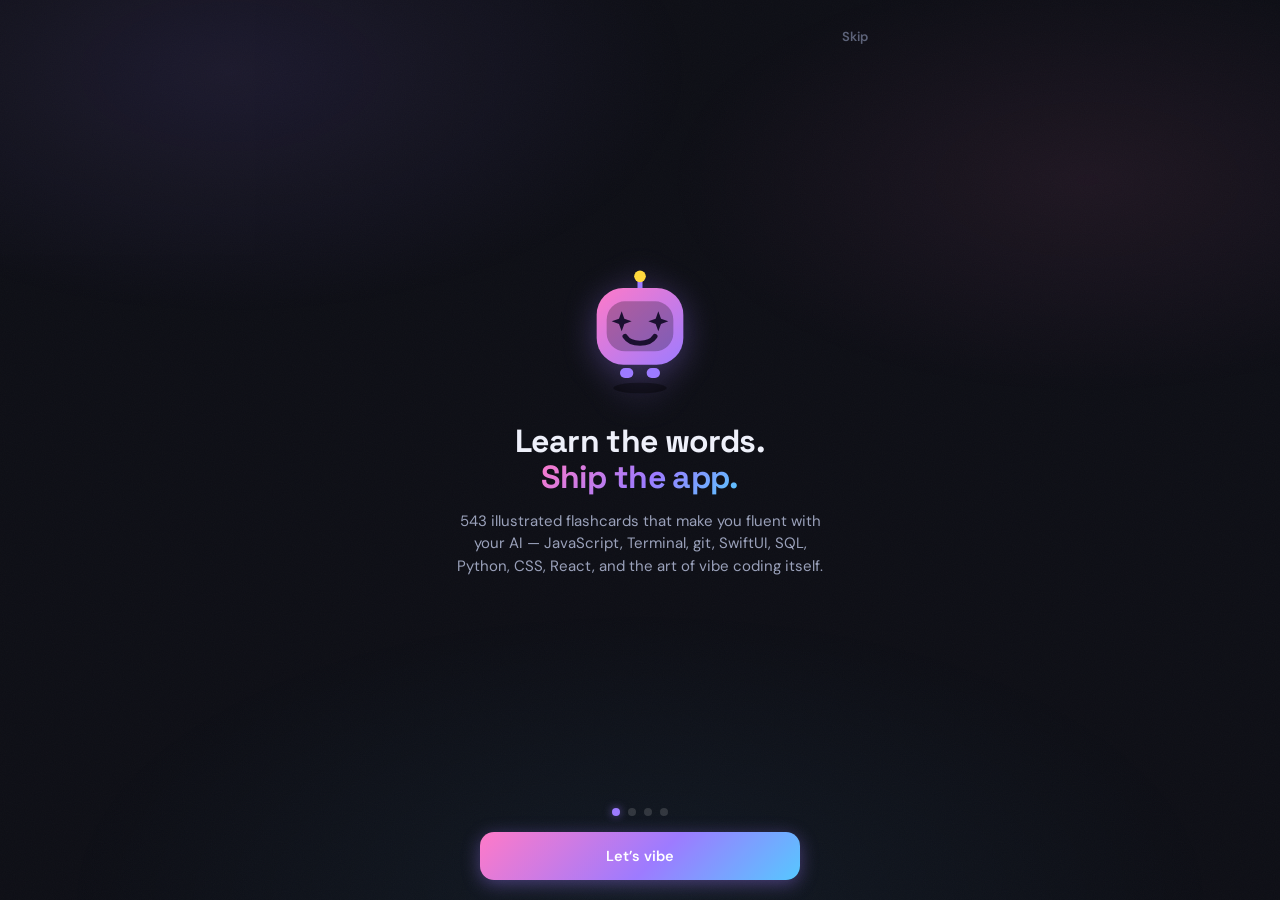
==== commit 62c6776e: "Retention sprint: daily quests, streak freezes, mistake hub, guided paths + 3 new decks - Daily ques" ====
--- a/index.html
+++ b/index.html
@@ -4,7 +4,7 @@
 <meta charset="UTF-8">
 <meta name="viewport" content="width=device-width, initial-scale=1.0, viewport-fit=cover">
 <title>Vibe Coder Flashcards</title>
-<meta name="description" content="377 illustrated flashcards for AI-assisted development — SwiftUI, SQL, Python, CSS, React, and the art of vibe coding itself.">
+<meta name="description" content="543 illustrated flashcards for AI-assisted development — JavaScript, Terminal, Dev Setup, SwiftUI, SQL, Python, CSS, React, and the art of vibe coding itself.">
 <meta name="theme-color" content="#0e0f16">
 
 <!-- PWA -->
@@ -32,6 +32,9 @@
 <script defer src="js/core/namespace.js"></script>
 
 <script defer src="data/deck-vibe.js"></script>
+<script defer src="data/deck-js.js"></script>
+<script defer src="data/deck-terminal.js"></script>
+<script defer src="data/deck-setup.js"></script>
 <script defer src="data/deck-swiftui.js"></script>
 <script defer src="data/deck-sql.js"></script>
 <script defer src="data/deck-python.js"></script>
@@ -55,6 +58,7 @@
 <script defer src="js/screens/settings.js"></script>
 <script defer src="js/screens/selftest.js"></script>
 <script defer src="js/screens/onboarding.js"></script>
+<script defer src="js/screens/path.js"></script>
 
 <script defer src="js/games/quiz.js"></script>
 <script defer src="js/games/speed.js"></script>
--- a/css/components.css
+++ b/css/components.css
@@ -442,3 +442,19 @@
 
 /* ============ confetti canvas ============ */
 .fx-confetti{position:fixed;inset:0;z-index:99;pointer-events:none}
+
+/* ============ touch devices: no sticky hover ============ */
+/* Touch screens keep :hover applied to the last tapped spot, which made the
+   next quiz question look pre-selected. Hover affordances are pointer-only. */
+@media (hover: none){
+  .quiz-opt:hover{border-color:var(--border);transform:none}
+  .match-tile:hover{border-color:var(--border)}
+  .deck-tile:hover{transform:none;border-color:var(--border);box-shadow:none}
+  .action-card:hover{transform:none;box-shadow:none}
+  .mode-card:hover{color:var(--dim);transform:none;border-color:var(--border);box-shadow:none}
+  .fcard:hover .fcard-face{border-color:var(--border);box-shadow:0 3px 14px rgba(0,0,0,.3)}
+  .ghost-btn:hover{background:none;color:var(--dim)}
+  .btn:hover{transform:none}
+  .btn.primary:hover{box-shadow:0 4px 18px rgba(157,123,255,.4)}
+  .pill:hover{border-color:var(--border)}
+}
--- a/css/screens.css
+++ b/css/screens.css
@@ -251,3 +251,69 @@
 .ob-links{font-size:12.5px;color:var(--dim);max-width:360px;line-height:1.6;margin-top:6px}
 .ob-link{color:var(--violet);text-decoration:underline;text-underline-offset:3px;font-size:12.5px;font-weight:600;background:none;border:none;cursor:pointer;padding:0}
 .res-share{margin-top:6px}
+
+/* ============ daily quests ============ */
+.quests-panel{display:flex;flex-direction:column;gap:4px;padding:12px 16px}
+.quest-row{display:flex;align-items:center;gap:12px;padding:9px 0}
+.quest-row + .quest-row{border-top:1px solid rgba(255,255,255,.05)}
+.quest-check{
+  width:34px;height:34px;border-radius:11px;flex:none;display:grid;place-items:center;
+  background:var(--glass);border:1px solid var(--border);color:var(--muted);
+}
+.quest-check .ic{width:17px;height:17px}
+.quest-row.done .quest-check{color:var(--green);border-color:rgba(77,208,140,.4);background:rgba(77,208,140,.1)}
+.quest-text{flex:1;min-width:0;display:flex;flex-direction:column;gap:6px}
+.quest-text b{font-size:13.5px;font-weight:600}
+.quest-row.done .quest-text b{color:var(--dim);text-decoration:line-through;text-decoration-color:rgba(255,255,255,.3)}
+.quest-row em{font-style:normal;font-size:11.5px;color:var(--muted);font-family:var(--font-display);font-weight:600;white-space:nowrap}
+.quest-row.done em{color:var(--green)}
+
+.fix-card{border-color:rgba(255,92,114,.28)}
+.fix-card .action-icn{color:var(--red);background:rgba(255,92,114,.1)}
+.fix-card:hover{border-color:rgba(255,92,114,.5)}
+
+/* ============ guided path ============ */
+.path-banner{
+  display:flex;align-items:center;gap:14px;
+  background:linear-gradient(135deg,color-mix(in srgb,var(--accent,#9d7bff) 10%,var(--card)),var(--card));
+  border:1px solid color-mix(in srgb,var(--accent,#9d7bff) 30%,transparent);
+  border-radius:var(--radius);padding:14px 18px;margin-bottom:14px;
+  transition:transform .18s,box-shadow .22s;
+}
+.path-banner:hover{transform:translateY(-2px);box-shadow:0 8px 24px rgba(0,0,0,.35)}
+.path-banner:active{transform:scale(.975)}
+
+.path-trail{display:flex;flex-direction:column;gap:0;max-width:440px;margin:10px auto 0;position:relative}
+.path-node{
+  display:flex;align-items:center;gap:16px;text-align:left;
+  padding:14px;border-radius:18px;position:relative;
+  background:var(--card);border:1.5px solid var(--border);color:var(--text);
+  margin-bottom:18px;animation:fadeUp .4s ease both;
+  transition:transform .18s,border-color .2s;
+}
+.path-node:nth-child(even){transform:translateX(18px)}
+.path-node:nth-child(odd){transform:translateX(-6px)}
+.path-node::after{
+  content:'';position:absolute;left:44px;bottom:-19px;width:3px;height:19px;
+  background:rgba(255,255,255,.1);border-radius:2px;
+}
+.path-node:last-child::after{display:none}
+.path-node.open{border-color:color-mix(in srgb,var(--nc) 45%,transparent)}
+.path-node.open:hover{border-color:var(--nc);box-shadow:0 0 18px color-mix(in srgb,var(--nc) 20%,transparent)}
+.path-node.gold{border-color:rgba(255,217,61,.5);background:linear-gradient(135deg,rgba(255,217,61,.07),var(--card))}
+.path-node.locked{opacity:.45;filter:saturate(.3)}
+.path-ring{position:relative;flex:none}
+.path-lock{
+  position:absolute;inset:0;display:grid;place-items:center;color:var(--muted);
+}
+.path-lock .ic{width:18px;height:18px}
+.path-crown{position:absolute;top:-9px;right:-7px;color:var(--yellow)}
+.path-crown .ic{width:19px;height:19px;filter:drop-shadow(0 0 6px rgba(255,217,61,.6))}
+.path-info{flex:1;min-width:0}
+.path-info b{font-family:var(--font-display);font-size:15.5px;display:block}
+.path-info em{font-style:normal;font-size:12px;color:var(--muted)}
+.path-go{color:var(--muted)}
+@media (hover:none){
+  .path-node.open:hover{border-color:color-mix(in srgb,var(--nc) 45%,transparent);box-shadow:none}
+  .path-banner:hover{transform:none;box-shadow:none}
+}
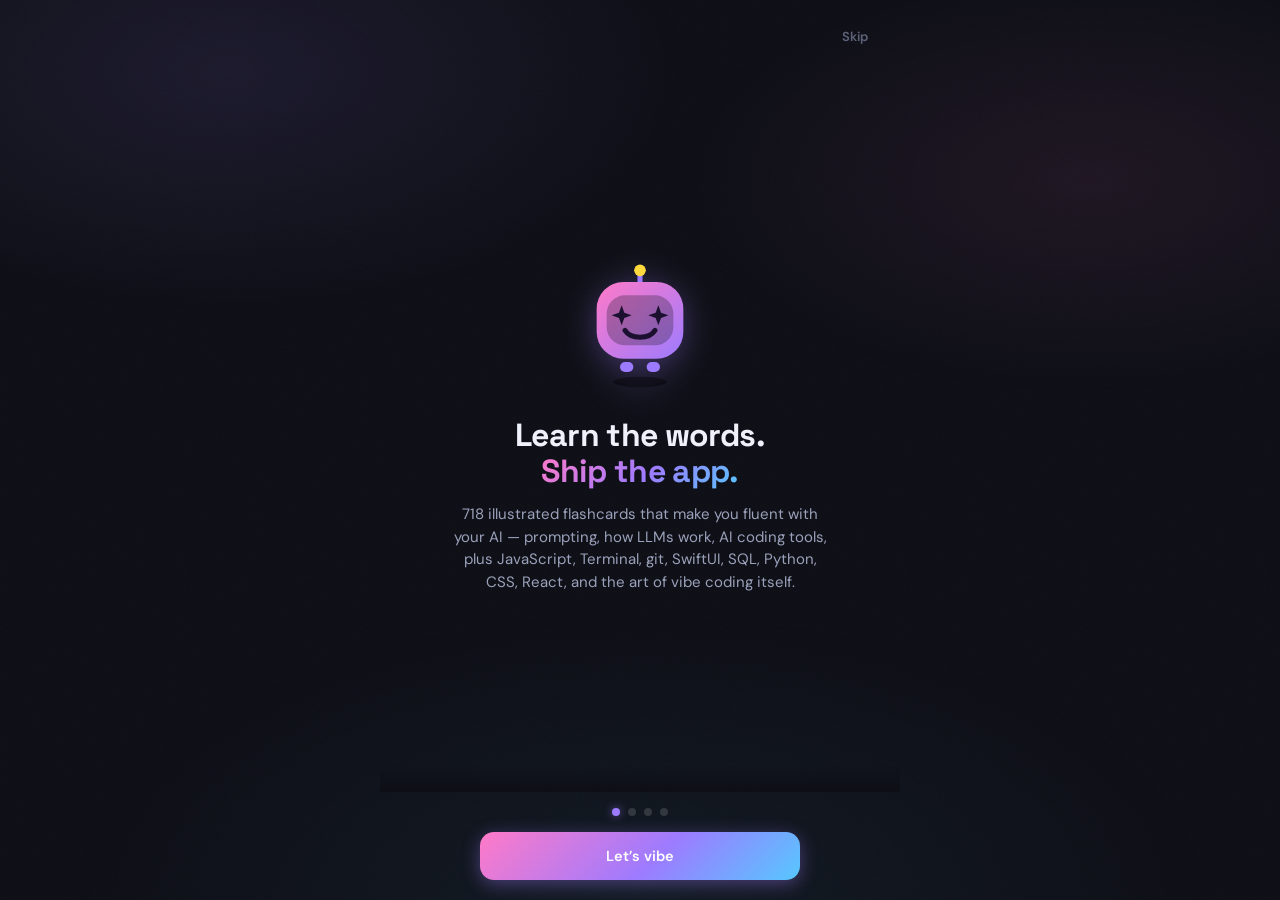
==== commit 1ba63317: "Add four AI-fluency decks and a Prompt Pick mode; 718 cards, bump SW to v22 Prompt Craft (50), How L" ====
--- a/index.html
+++ b/index.html
@@ -4,7 +4,7 @@
 <meta charset="UTF-8">
 <meta name="viewport" content="width=device-width, initial-scale=1.0, viewport-fit=cover">
 <title>Vibe Coder Flashcards</title>
-<meta name="description" content="543 illustrated flashcards for AI-assisted development — JavaScript, Terminal, Dev Setup, SwiftUI, SQL, Python, CSS, React, and the art of vibe coding itself.">
+<meta name="description" content="718 illustrated flashcards for AI-assisted development — prompt craft, how LLMs work, AI coding tools, JavaScript, Terminal, Dev Setup, SwiftUI, SQL, Python, CSS, React, and the art of vibe coding itself.">
 <meta name="theme-color" content="#0e0f16">
 
 <!-- PWA -->
@@ -32,6 +32,10 @@
 <script defer src="js/core/namespace.js"></script>
 
 <script defer src="data/deck-vibe.js"></script>
+<script defer src="data/deck-prompt.js"></script>
+<script defer src="data/deck-llm.js"></script>
+<script defer src="data/deck-tools.js"></script>
+<script defer src="data/deck-pitfalls.js"></script>
 <script defer src="data/deck-js.js"></script>
 <script defer src="data/deck-terminal.js"></script>
 <script defer src="data/deck-setup.js"></script>
--- a/css/base.css
+++ b/css/base.css
@@ -88,10 +88,12 @@
 .section-title{font-size:19px;margin:26px 0 12px;display:flex;align-items:center;gap:9px}
 .section-title::before{content:'';width:4px;height:17px;border-radius:2px;background:var(--grad-app);flex:none}
 
-/* scrollbar (desktop) */
-::-webkit-scrollbar{width:10px;height:10px}
-::-webkit-scrollbar-thumb{background:rgba(255,255,255,.12);border-radius:5px;border:2px solid var(--bg)}
+/* scrollbar (desktop) — slim and unobtrusive, brightens on hover */
+::-webkit-scrollbar{width:6px;height:6px}
+::-webkit-scrollbar-thumb{background:rgba(255,255,255,.1);border-radius:3px}
+::-webkit-scrollbar-thumb:hover{background:rgba(255,255,255,.2)}
 ::-webkit-scrollbar-track{background:transparent}
+*{scrollbar-width:thin;scrollbar-color:rgba(255,255,255,.1) transparent}
 
 :focus-visible{outline:2px solid var(--violet);outline-offset:2px;border-radius:6px}
 
--- a/css/components.css
+++ b/css/components.css
@@ -458,3 +458,10 @@
   .btn.primary:hover{box-shadow:0 4px 18px rgba(157,123,255,.4)}
   .pill:hover{border-color:var(--border)}
 }
+
+/* long card names (see VCF.ui.nameFit) */
+.fcard-name.n-long{font-size:15.5px}
+.fcard-name.n-xlong{font-size:13.5px;letter-spacing:-.01em}
+.zoom-card h2.n-long{font-size:20px}
+.zoom-card h2.n-xlong{font-size:17px;letter-spacing:-.01em}
+.zoom-card h2{word-break:normal;overflow-wrap:break-word;hyphens:none}
--- a/css/screens.css
+++ b/css/screens.css
@@ -54,10 +54,10 @@
 .deck-progress{display:flex;align-items:center;gap:10px}
 .deck-progress span{font-size:11.5px;color:var(--muted);white-space:nowrap}
 
-.mode-row{display:grid;grid-template-columns:repeat(4,1fr);gap:10px;margin-bottom:18px}
+.mode-row{display:grid;grid-template-columns:repeat(5,1fr);gap:8px;margin-bottom:18px}
 .mode-card{
   display:flex;flex-direction:column;align-items:center;gap:6px;
-  padding:13px 6px;border-radius:14px;
+  padding:13px 4px;border-radius:14px;
   background:var(--card);border:1px solid var(--border);
   font-size:12px;font-weight:700;color:var(--dim);
   transition:all .18s;
@@ -178,12 +178,27 @@
 
 /* ============ onboarding ============ */
 .ob-screen{
-  min-height:100dvh;display:flex;flex-direction:column;
+  height:100%;display:flex;flex-direction:column;
   padding:calc(var(--sat) + 20px) 24px calc(var(--sab) + 20px) !important;
-  max-width:520px !important;
-}
-.ob-skip{align-self:flex-end;color:var(--muted)}
-.ob-body{flex:1;display:flex;flex-direction:column;align-items:center;justify-content:center;text-align:center;gap:14px}
+  max-width:520px !important;margin:0 auto;
+}
+.ob-skip{align-self:flex-end;color:var(--muted);flex:none}
+/* The step content scrolls on its own so the dots + Continue stay pinned.
+   Auto margins (not justify-content:center) keep it centred when it fits and
+   fully reachable when it does not — centring alone clips the top on overflow. */
+.ob-body{
+  flex:1;min-height:0;overflow-y:auto;overscroll-behavior:contain;
+  -webkit-overflow-scrolling:touch;
+  display:flex;flex-direction:column;align-items:center;text-align:center;gap:14px;
+  /* inner breathing room: a scroll container clips at its edges, which would
+     shear the glow + scale of selected cards in the top row / right column */
+  padding:16px 12px 6px;
+  /* no scrollbar here — content is auto-fitted to the screen instead */
+  scrollbar-width:none;
+}
+.ob-body::-webkit-scrollbar{display:none}
+.ob-body > *:first-child{margin-top:auto}
+.ob-body > *:last-child{margin-bottom:auto}
 .ob-in{animation:obIn .45s cubic-bezier(.25,1.25,.4,1) both}
 @keyframes obIn{from{opacity:0;transform:translateY(22px) scale(.96)}to{opacity:1;transform:none}}
 .ob-title{font-size:32px;line-height:1.12}
@@ -191,30 +206,72 @@
 .ob-sub{color:var(--dim);font-size:15px;max-width:380px;line-height:1.5}
 .ob-mascot{margin-bottom:6px}
 .ob-mascot-sm{margin-bottom:0}
-.ob-foot{display:flex;flex-direction:column;align-items:center;gap:16px;padding-top:16px}
+.ob-foot{
+  flex:none;display:flex;flex-direction:column;align-items:center;gap:16px;
+  padding-top:16px;position:relative;
+}
+/* soft edge so a long list reads as "scrolls under the button" */
+.ob-foot::before{
+  content:'';position:absolute;left:-24px;right:-24px;top:-26px;height:26px;
+  background:linear-gradient(transparent,var(--bg));pointer-events:none;
+}
 .ob-dots{display:flex;gap:8px}
 .ob-dot{width:8px;height:8px;border-radius:50%;background:rgba(255,255,255,.14);transition:all .3s}
 .ob-dot.on{background:var(--violet);box-shadow:0 0 8px rgba(157,123,255,.6)}
 .ob-next{width:100%;max-width:320px;padding:15px}
 
-.ob-deck-grid{display:grid;grid-template-columns:repeat(2,1fr);gap:11px;width:100%;max-width:400px}
+/* 3 across so all nine decks fit on one screen — no scrolling, nothing clipped */
+.ob-deck-grid{display:grid;grid-template-columns:repeat(3,1fr);gap:8px;width:100%;max-width:420px}
 .ob-deck{
-  display:flex;flex-direction:column;align-items:center;gap:4px;
-  padding:14px 8px;border-radius:16px;
+  display:flex;flex-direction:column;align-items:center;justify-content:center;gap:2px;
+  padding:10px 4px;border-radius:14px;min-height:92px;
   background:var(--card);border:1.5px solid var(--border);
   transition:all .2s cubic-bezier(.3,1.3,.4,1);
-  font-family:var(--font-mono);font-weight:700;font-size:14px;
-}
-.ob-deck em{font-style:normal;font-size:11px;color:var(--muted);font-family:var(--font-body);font-weight:500}
-.ob-deck-icon{width:40px;height:40px}
+  font-family:var(--font-mono);font-weight:700;font-size:11.5px;line-height:1.2;
+  hyphens:none;overflow-wrap:break-word;
+}
+.ob-deck span{display:block;max-width:100%}
+.ob-deck em{font-style:normal;font-size:9.5px;color:var(--muted);font-family:var(--font-body);font-weight:500}
+.ob-deck-icon{width:30px;height:30px}
 .ob-deck-icon svg{width:100%;height:100%}
 .ob-deck:active{transform:scale(.94)}
 .ob-deck.sel{
   border-color:color-mix(in srgb,var(--c1) 65%,transparent);
   background:color-mix(in srgb,var(--c1) 10%,var(--card));
-  box-shadow:0 0 18px color-mix(in srgb,var(--c1) 22%,transparent);
+  box-shadow:0 0 13px color-mix(in srgb,var(--c1) 22%,transparent);
   transform:scale(1.03);
 }
+
+/* Auto-fit: JS adds these when a step would otherwise overflow, so onboarding
+   never scrolls or clips on short screens / large safe areas. */
+.ob-compact .ob-body{gap:10px}
+.ob-compact .ob-title{font-size:26px}
+.ob-compact .ob-sub{font-size:13.5px}
+.ob-compact .ob-deck{min-height:80px;padding:8px 4px}
+.ob-compact .ob-deck-icon{width:26px;height:26px}
+.ob-compact .mascot{width:104px;height:104px}
+.ob-compact .ob-goal{padding:12px 6px}
+
+.ob-compact-2 .ob-body{gap:8px}
+.ob-compact-2 .ob-title{font-size:22px}
+.ob-compact-2 .ob-sub{font-size:12.5px;max-width:340px}
+.ob-compact-2 .ob-deck{min-height:68px;padding:6px 3px;font-size:10.5px}
+.ob-compact-2 .ob-deck em{font-size:9px}
+.ob-compact-2 .ob-deck-icon{width:22px;height:22px}
+.ob-compact-2 .mascot{width:86px;height:86px}
+.ob-compact-2 .ob-tokens span{font-size:36px}
+.ob-compact-2 .ob-fine{font-size:10px}
+
+/* last resort on the smallest screens: fine print goes, everything tightens */
+.ob-compact-3 .ob-body{gap:6px}
+.ob-compact-3 .ob-title{font-size:20px}
+.ob-compact-3 .ob-sub{font-size:11.5px;line-height:1.4}
+.ob-compact-3 .ob-fine{display:none}
+.ob-compact-3 .ob-tokens span{font-size:30px}
+.ob-compact-3 .mascot{width:72px;height:72px}
+.ob-compact-3 .ob-deck{min-height:60px;padding:5px 3px}
+.ob-compact-3 .ob-deck-icon{width:19px;height:19px}
+.ob-compact-3 .ob-goal{padding:9px 5px}
 
 .ob-goals{display:flex;gap:11px;width:100%;max-width:420px}
 .ob-goal{
--- a/css/games.css
+++ b/css/games.css
@@ -51,6 +51,8 @@
 }
 .quiz-opt:hover{border-color:rgba(255,255,255,.2);transform:translateY(-1px)}
 .quiz-opt:active{transform:scale(.98)}
+/* fresh question + unmoved cursor: no phantom highlight */
+.quiz-opts.no-stale-hover .quiz-opt:hover{border-color:var(--border);transform:none}
 .quiz-opt.locked{pointer-events:none;opacity:.55}
 .quiz-opt.right{
   opacity:1;background:rgba(77,208,140,.14);border-color:var(--green);color:var(--green);
@@ -179,3 +181,20 @@
   .quiz-desc{font-size:16px}
   .match-grid{gap:8px}
 }
+
+/* ============ long-name fitting ============ */
+/* Names reach 27 chars with unbreakable 22-char identifiers; step the type
+   down instead of letting words split mid-character. */
+.swipe-name.n-long{font-size:21px}
+.swipe-name.n-xlong{font-size:17.5px;letter-spacing:-.01em}
+.speed-name.n-long{font-size:20px}
+.speed-name.n-xlong{font-size:17px;letter-spacing:-.01em}
+.quiz-opt.n-long{font-size:14px}
+.quiz-opt.n-xlong{font-size:12.5px}
+/* prompt-pick mode: options are whole prompt sentences, not names */
+.quiz-opt.p-opt{font-family:var(--font-body);font-weight:600;font-size:14px;line-height:1.35;letter-spacing:0}
+.quiz-hint{font-size:12px;color:var(--dim);margin-top:8px;text-align:center}
+.mt-name.n-long{font-size:12px}
+.mt-name.n-xlong{font-size:10.5px;line-height:1.25}
+/* only break inside a word as a genuine last resort */
+.swipe-name,.speed-name,.mt-name,.fcard-name{word-break:normal;overflow-wrap:break-word;hyphens:none}
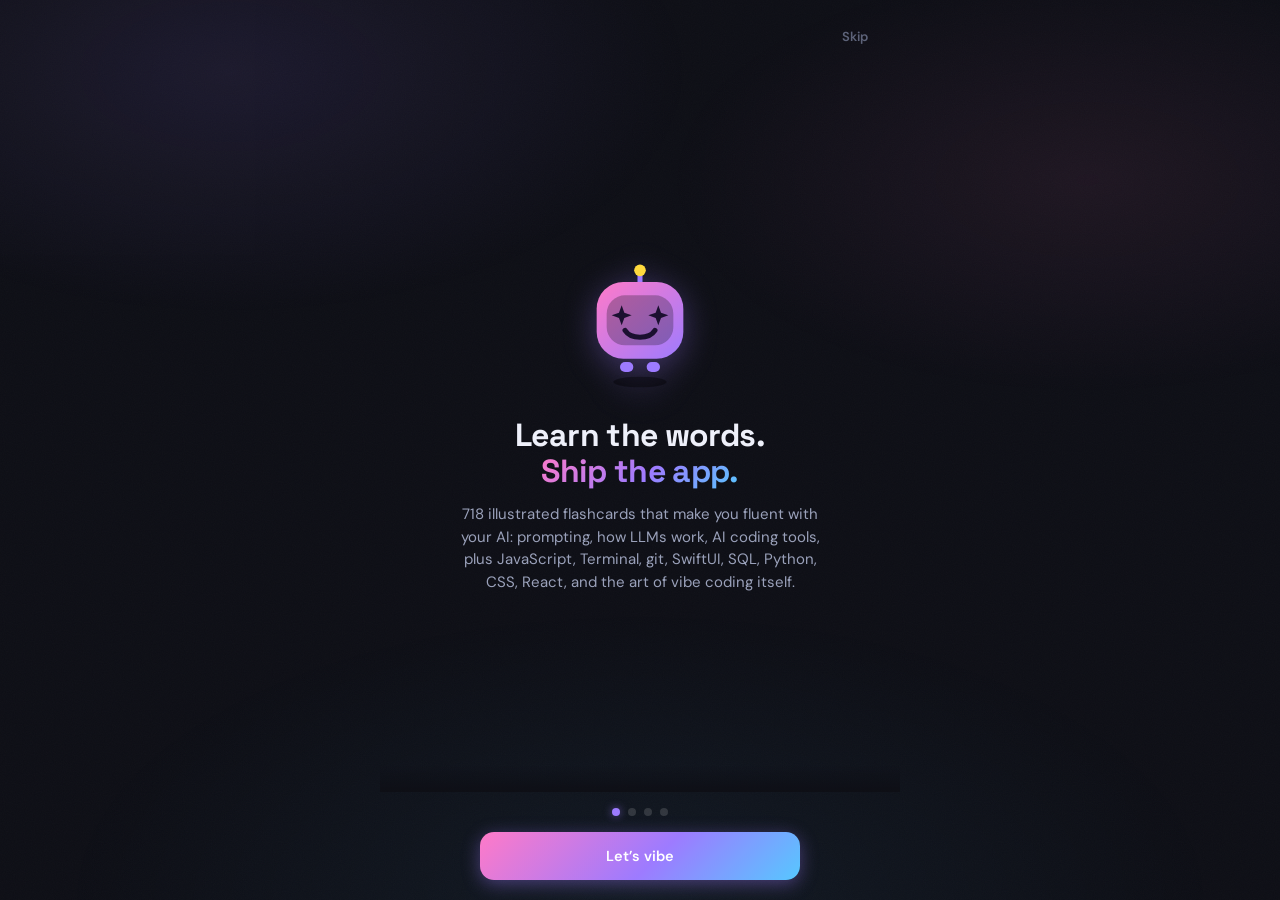
==== commit e0b07f8b: "Rewrite every card in plain language" ====
--- a/index.html
+++ b/index.html
@@ -3,9 +3,27 @@
 <head>
 <meta charset="UTF-8">
 <meta name="viewport" content="width=device-width, initial-scale=1.0, viewport-fit=cover">
-<title>Vibe Coder Flashcards</title>
-<meta name="description" content="718 illustrated flashcards for AI-assisted development — prompt craft, how LLMs work, AI coding tools, JavaScript, Terminal, Dev Setup, SwiftUI, SQL, Python, CSS, React, and the art of vibe coding itself.">
+<title>Vibe Coder: AI Flashcards</title>
+<meta name="description" content="718 illustrated flashcards for building with AI: prompt craft, how LLMs work, AI coding tools, JavaScript, Terminal, Dev Setup, SwiftUI, SQL, Python, CSS, React, and the art of vibe coding itself.">
 <meta name="theme-color" content="#0e0f16">
+<meta name="apple-itunes-app" content="app-id=6794836223">
+<link rel="canonical" href="https://cards.evergreencontent.app/">
+
+<!-- Link previews (Open Graph + X/Twitter) -->
+<meta property="og:type" content="website">
+<meta property="og:site_name" content="Vibe Coder: AI Flashcards">
+<meta property="og:title" content="Vibe Coder: AI Flashcards">
+<meta property="og:description" content="718 flashcards on the words, prompts and mistakes of AI coding tools. Free in your browser, offline, no account.">
+<meta property="og:url" content="https://cards.evergreencontent.app/">
+<meta property="og:image" content="https://cards.evergreencontent.app/assets/og-image.png">
+<meta property="og:image:width" content="1200">
+<meta property="og:image:height" content="630">
+<meta property="og:image:alt" content="Vibe Coder: AI Flashcards, with the robot mascot. 718 illustrated cards, 13 decks, 100% offline.">
+<meta name="twitter:card" content="summary_large_image">
+<meta name="twitter:title" content="Vibe Coder: AI Flashcards">
+<meta name="twitter:description" content="718 flashcards on the words, prompts and mistakes of AI coding tools. Free in your browser, offline, no account.">
+<meta name="twitter:image" content="https://cards.evergreencontent.app/assets/og-image.png">
+<meta name="twitter:image:alt" content="Vibe Coder: AI Flashcards, with the robot mascot. 718 illustrated cards, 13 decks, 100% offline.">
 
 <!-- PWA -->
 <link rel="manifest" href="manifest.webmanifest">
--- a/css/components.css
+++ b/css/components.css
@@ -123,15 +123,18 @@
   display:grid;grid-template-columns:repeat(auto-fill,minmax(270px,1fr));
   gap:14px;margin-top:14px;
 }
-.fcard-wrap{perspective:1200px;animation:fadeUp .4s ease both}
+.fcard-wrap{perspective:1200px;animation:fadeUp .4s ease both;min-width:0}
+/* Both faces share one grid cell, so the card grows to fit the taller face
+   (long prompt + wrapped or multi-line example) instead of spilling out. */
 .fcard{
   position:relative;min-height:220px;height:100%;
+  display:grid;grid-template-columns:minmax(0,1fr);
   transform-style:preserve-3d;transition:transform .55s cubic-bezier(.3,.9,.35,1);
   cursor:pointer;
 }
 .fcard.flipped{transform:rotateY(180deg)}
 .fcard-face{
-  position:absolute;inset:0;
+  grid-area:1/1;min-width:0;
   backface-visibility:hidden;-webkit-backface-visibility:hidden;
   background:var(--card);border:1px solid var(--border);border-radius:var(--radius);
   padding:18px;display:flex;flex-direction:column;
@@ -159,11 +162,17 @@
   font-size:14.5px;line-height:1.5;color:var(--text);
   font-style:italic;flex:1;
 }
+/* Examples wrap instead of scrolling sideways (a sideways scroll hid most of
+   the example on phones). pre-wrap keeps real line breaks and indentation
+   for multi-line code; anywhere breaks long unbroken strings like URLs. */
 .code-row{
   background:rgba(0,0,0,.32);border:1px solid var(--border);border-radius:10px;
-  padding:10px 12px;margin-top:10px;overflow-x:auto;
-}
-.code-row code{white-space:pre;font-size:12px;color:var(--cyan)}
+  padding:10px 12px;margin-top:10px;text-align:left;
+}
+.code-row code{
+  display:block;white-space:pre-wrap;overflow-wrap:break-word;overflow-wrap:anywhere;
+  font-size:12px;line-height:1.5;color:var(--cyan);
+}
 .copy-btn.copied,.copy-btn.copied span{color:var(--green)}
 .no-results{color:var(--muted);padding:40px 0;text-align:center;grid-column:1/-1}
 
--- a/css/screens.css
+++ b/css/screens.css
@@ -29,6 +29,17 @@
 .review-card{border-color:rgba(157,123,255,.28)}
 .review-card .action-icn{color:var(--violet);background:rgba(157,123,255,.1)}
 .review-card:hover{border-color:rgba(157,123,255,.5)}
+.store-card{position:relative;cursor:pointer;border-color:rgba(255,122,200,.28);padding-right:44px}
+.store-card .action-icn{color:var(--pink);background:rgba(255,122,200,.1)}
+.store-card:hover{border-color:rgba(255,122,200,.5)}
+.nudge-x{
+  position:absolute;top:6px;right:6px;width:30px;height:30px;border:0;border-radius:50%;
+  background:transparent;color:var(--muted);font-size:20px;line-height:30px;cursor:pointer;padding:0;
+}
+.nudge-x:hover{background:rgba(255,255,255,.07);color:var(--text)}
+.store-row{flex-wrap:wrap}
+.store-btns{flex:1 0 100%;display:flex;gap:8px;margin-top:2px}
+.store-btns .btn{flex:1;justify-content:center}
 .action-icn{
   width:46px;height:46px;border-radius:14px;flex:none;
   display:grid;place-items:center;
--- a/css/games.css
+++ b/css/games.css
@@ -109,13 +109,25 @@
   text-align:center;gap:10px;
   box-shadow:0 14px 40px rgba(0,0,0,.5);
 }
-.swipe-back{transform:rotateY(180deg);background:var(--card-2);justify-content:center}
+/* flex-start (not center): the prompt line already fills the free space, and
+   if a long example ever overflows, the top of the card stays readable */
+.swipe-back{transform:rotateY(180deg);background:var(--card-2);justify-content:flex-start}
 .swipe-visual{width:110px;height:110px}
 .swipe-visual svg{width:100%;height:100%}
 .swipe-name{font-family:var(--font-mono);font-weight:700;font-size:26px;word-break:break-word}
 .swipe-desc{font-size:15px;color:var(--dim);max-width:320px}
 .swipe-back .prompt-text{font-size:16px}
 .swipe-back .code-row{width:100%}
+/* The swipe card has a fixed height and can't scroll (it owns the drag
+   gesture). swipe.js adds fit-1..fit-3 when a long prompt plus a wrapped or
+   multi-line example would not fit, stepping the text down one size each. */
+.swipe-back.fit-1{padding:20px;gap:8px}
+.swipe-back.fit-1 .prompt-text{font-size:14.5px}
+.swipe-back.fit-2 .prompt-text{font-size:13.5px}
+.swipe-back.fit-2 .code-row code{font-size:11px}
+.swipe-back.fit-3{padding:16px;gap:6px}
+.swipe-back.fit-3 .prompt-text{font-size:12.5px;line-height:1.4}
+.swipe-back.fit-3 .code-row code{font-size:10.5px;line-height:1.4}
 .swipe-stamp{
   position:absolute;top:18%;z-index:5;pointer-events:none;opacity:0;
   font-family:var(--font-display);font-weight:700;font-size:30px;letter-spacing:.1em;
